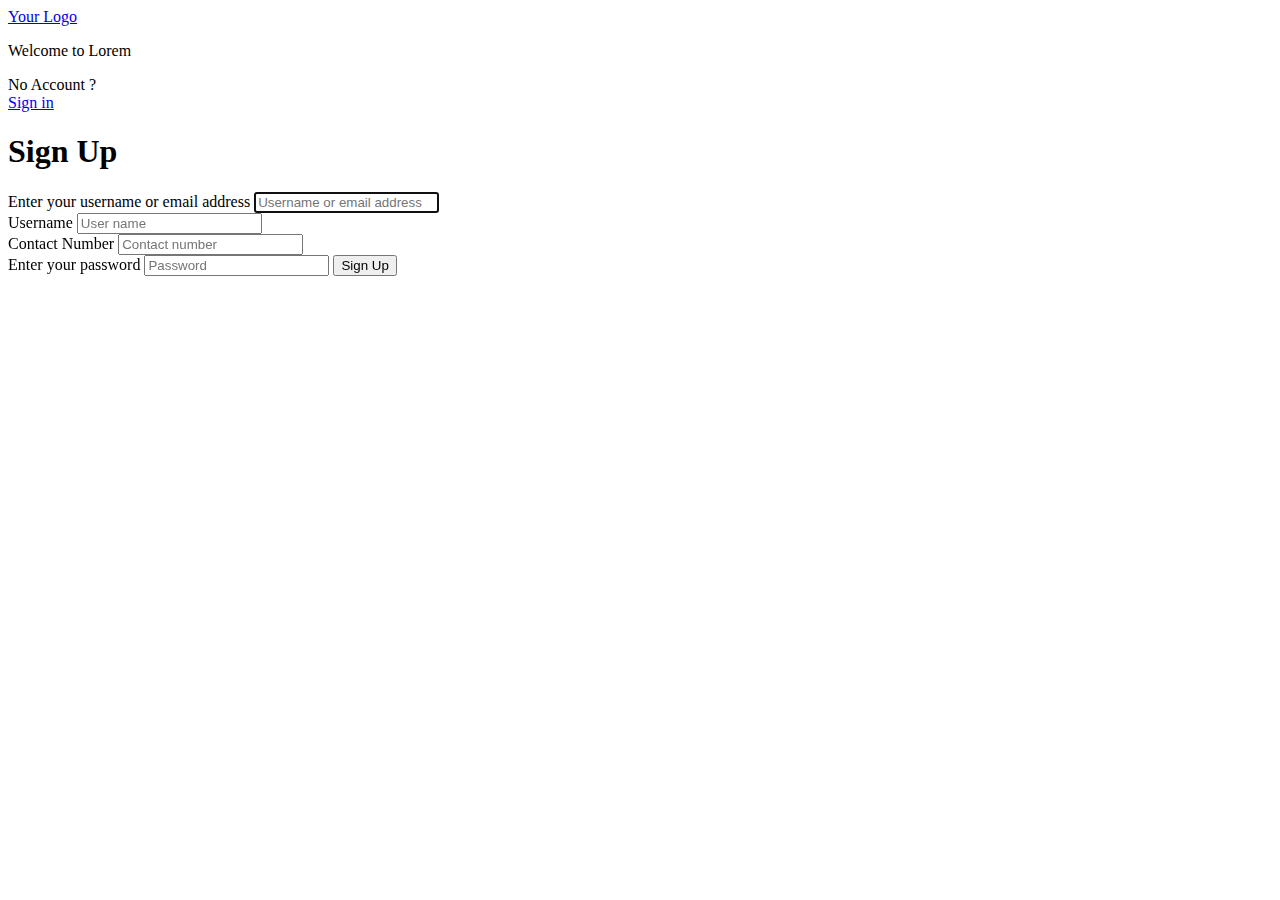
==== signup.html @ b02bbbb5 "Upload" ====
<!DOCTYPE html>
<html lang="en">
  <head>
    <meta charset="UTF-8" />
    <meta name="viewport" content="width=device-width, initial-scale=1.0" />
    <title>Sign Up</title>
    <link rel="preconnect" href="https://fonts.googleapis.com" />
    <link rel="preconnect" href="https://fonts.gstatic.com" crossorigin />
    <link
      href="https://fonts.googleapis.com/css2?family=Poppins:ital,wght@0,100;0,200;0,300;0,400;0,500;0,600;0,700;0,800;0,900;1,100;1,200;1,300;1,400;1,500;1,600;1,700;1,800;1,900&display=swap"
      rel="stylesheet"
    />
    <link rel="stylesheet" href="assets/styles/main.css" />
  </head>
  <body>
    <header>
      <div class="container">
        <a href="index.html">Your Logo</a>
      </div>
    </header>
    <main>
      <section class="sign-in">
        <div class="container">
          <div class="sign-in-container">
            <div class="heading">
              <p class="welcome-message">Welcome to <span>Lorem</span></p>
              <p class="no-have-account">
                No Account ? <br />
                <a href="index.html">Sign in</a>
              </p>
            </div>
            <h1>Sign Up</h1>
            <form>
              <label for="username-or-email">Enter your username or email address</label>
              <input type="text" name="username-or-email" id="username-or-email" placeholder="Username or email address" required autofocus />
              <div class="input-container">
                <div>
                  <label for="username">Username</label>
                  <input type="text" name="username" id="username" placeholder="User name" required />
                </div>
                <div>
                  <label for="contact-number">Contact Number</label>
                  <input type="text" name="contact-number" id="contact-number" placeholder="Contact number" />
                </div>
              </div>
              <label for="password">Enter your password</label>
              <input type="password" name="password" id="password" placeholder="Password" required />
              <input type="submit" value="Sign Up" />
            </form>
          </div>
        </div>
      </section>
    </main>
  </body>
</html>
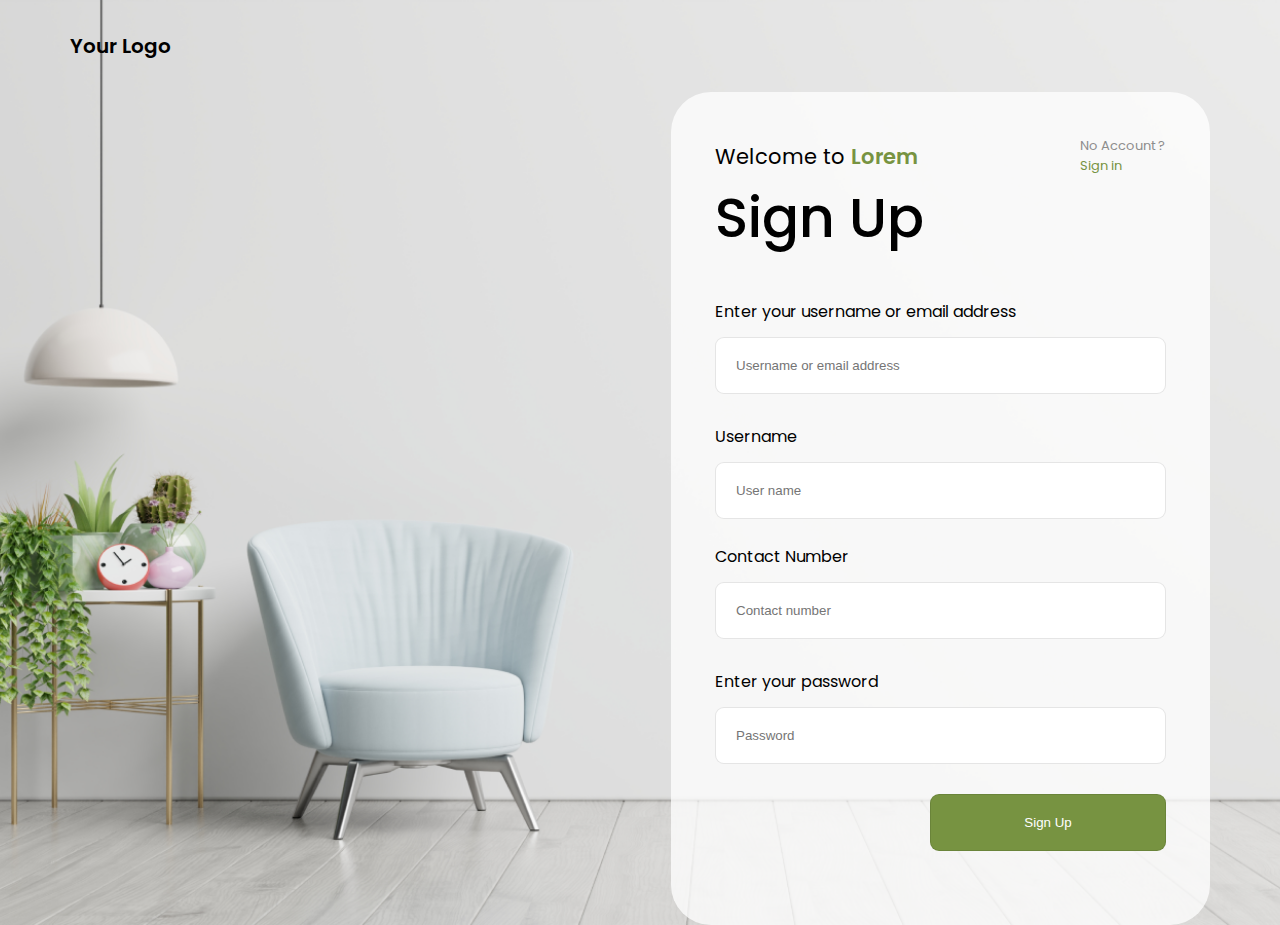
==== commit 9415edb6: "Upload" ====
--- a/signup.html
+++ b/signup.html
@@ -10,7 +10,7 @@
       href="https://fonts.googleapis.com/css2?family=Poppins:ital,wght@0,100;0,200;0,300;0,400;0,500;0,600;0,700;0,800;0,900;1,100;1,200;1,300;1,400;1,500;1,600;1,700;1,800;1,900&display=swap"
       rel="stylesheet"
     />
-    <link rel="stylesheet" href="assets/styles/main.css" />
+<link rel="stylesheet" href="assets/Styles/main.css">
   </head>
   <body>
     <header>
--- a/assets/Styles/main.css
+++ b/assets/Styles/main.css
@@ -0,0 +1,163 @@
+* {
+  padding: 0;
+  margin: 0;
+  box-sizing: border-box;
+}
+:root {
+  --black: black;
+  --white: white;
+  --palm-leaf: #779341;
+  --blueberry: #4285f4;
+  --alice-blue: #e9f1ff;
+  --philippine-gray: #8d8d8d;
+}
+body {
+  font-family: "Poppins", serif;
+  background-image: url(../images/bg.webp);
+  background-size: cover;
+  background-position: center;
+}
+a {
+  text-decoration: none;
+}
+.container {
+  padding: 0 15px;
+  margin: auto;
+}
+@media (min-width: 768px) {
+  .container {
+    width: 750px;
+  }
+}
+@media (min-width: 992px) {
+  .container {
+    width: 970px;
+  }
+}
+@media (min-width: 1200px) {
+  .container {
+    width: 1170px;
+  }
+}
+header {
+  padding: 31px 0;
+}
+header a {
+  font-size: 20px;
+  font-weight: 600;
+  color: var(--black);
+}
+.sign-in .container {
+  display: flex;
+  align-items: center;
+  justify-content: end;
+}
+.sign-in .sign-in-container {
+  width: 539px;
+  padding: 44px;
+  background-color: rgb(255 255 255 / 0.75);
+  border-radius: 40px;
+}
+.sign-in .sign-in-container .heading {
+  display: flex;
+  align-items: center;
+  justify-content: space-between;
+}
+.sign-in .heading .welcome-message {
+  font-size: 21px;
+  font-weight: 400;
+}
+.sign-in .heading .welcome-message span {
+  font-weight: 600;
+  color: var(--palm-leaf);
+}
+.sign-in .heading .no-have-account {
+  font-size: 13px;
+  font-weight: 400;
+  color: var(--philippine-gray);
+}
+.sign-in .heading .no-have-account a {
+  color: var(--palm-leaf);
+}
+.sign-in h1 {
+  font-size: 55px;
+  font-weight: 500;
+  color: var(--black);
+}
+.sign-in .login-with {
+  display: flex;
+  align-items: center;
+  justify-content: center;
+  flex-wrap: wrap;
+  gap: 10px;
+  margin-top: 53px;
+}
+.sign-in .login-with .google {
+  width: 298px;
+  padding: 20px 25px;
+  background-color: var(--alice-blue);
+  border-radius: 9px;
+}
+.sign-in .login-with .google a {
+  display: flex;
+  align-items: center;
+  color: var(--blueberry);
+  font-size: 16px;
+  font-weight: 400;
+}
+.sign-in .login-with .google a img {
+  margin-right: 20px;
+}
+.sign-in .login-with .other-option {
+  display: flex;
+  align-items: center;
+  justify-content: center;
+  width: 60px;
+  height: 55px;
+  background-color: var(--white);
+  border-radius: 9px;
+}
+.sign-in form {
+  margin-top: 40px;
+}
+.sign-in form label {
+  display: block;
+  margin-bottom: 13px;
+  font-size: 16px;
+  font-weight: 400;
+}
+.sign-in form input {
+  display: block;
+  width: 100%;
+  padding: 20px;
+  border: none;
+  outline: none;
+  border: 1px solid rgb(0 0 0 / 0.1);
+  border-radius: 9px;
+}
+.sign-in form a {
+  display: block;
+  margin: 10px 0 40px 0;
+  text-align: right;
+  color: var(--blueberry);
+}
+.sign-in form .input-container {
+  display: flex;
+  align-items: center;
+  flex-wrap: wrap;
+  gap: 25px;
+  margin: 30px 0;
+}
+.sign-in form .input-container div {
+  flex-grow: 1;
+}
+.sign-in form .input-container input {
+  flex-basis: 100%;
+}
+.sign-in form input[type="submit"] {
+  width: 236px;
+  padding: 20px;
+  margin: 30px 0 30px auto;
+  color: var(--white);
+  background-color: var(--palm-leaf);
+}